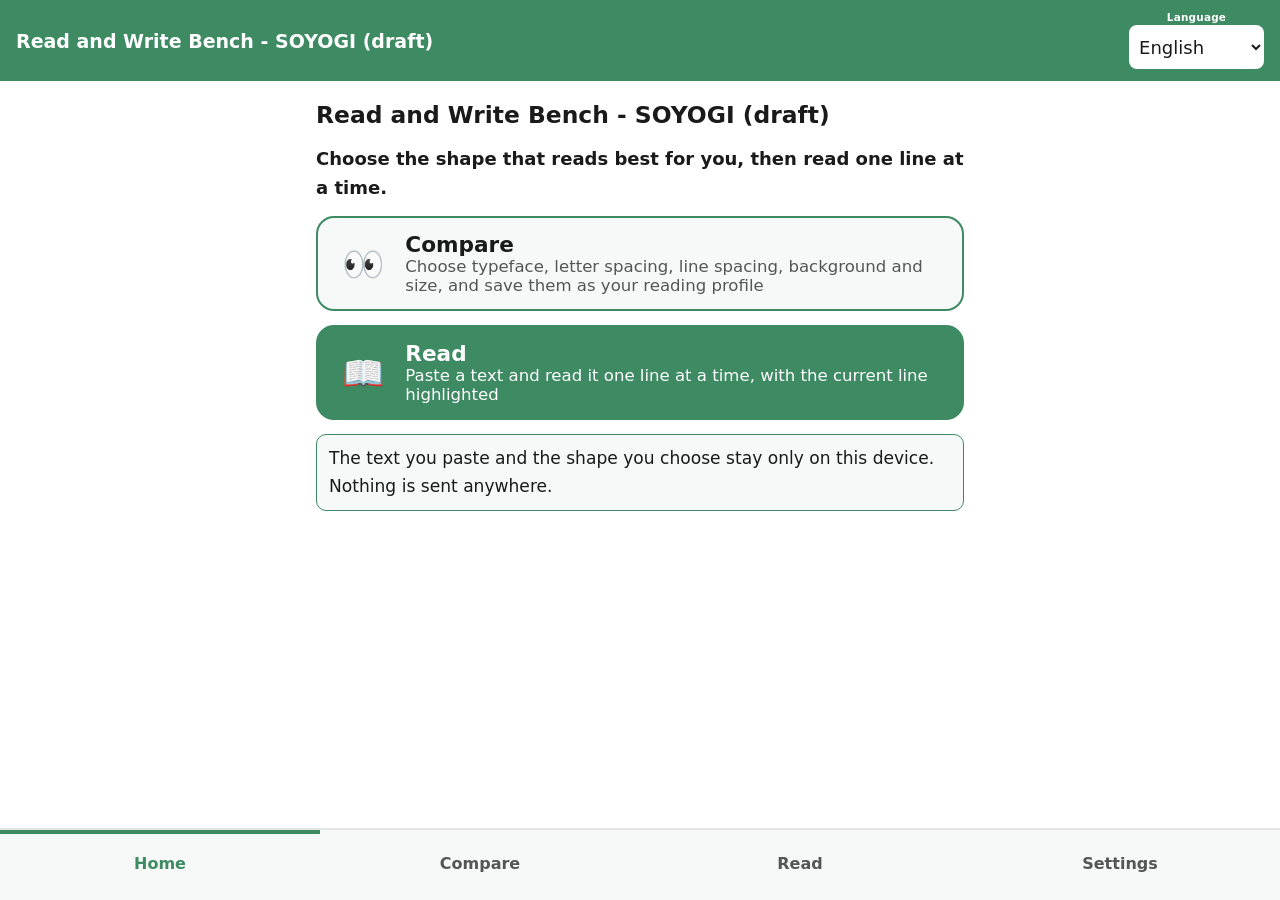
==== index.html @ f99ad1e2 "web v0.2.0: 本体から同期 Co-Authored-By: Claude Opus 5.5 <noreply@anthropic.com>" ====
<!DOCTYPE html>
<html lang="ja">
<head>
<meta charset="UTF-8">
<meta name="viewport" content="width=device-width, initial-scale=1, viewport-fit=cover">
<meta name="theme-color" content="#2e9e6b">
<title>読む・書くの作業台(仮)</title>
<meta name="description" content="同じ文を書体・行間・背景で見比べて読み方プロフィールを保存。貼った文章の今読む1行だけを明るくして読み上げ。端末内のみ・オフライン・登録なし。">
<link rel="manifest" href="manifest.json">
<link rel="icon" href="icons/icon-192.png">
<link rel="apple-touch-icon" href="icons/icon-192.png">
<link rel="stylesheet" href="style.css">
</head>
<body class="fs0">
<header id="hd">
  <div id="hd-title">読む・書くの作業台(仮)</div>
  <div id="hd-right">
    <div id="lang-wrap">
      <span class="lang-label">Language</span>
      <select id="set-lang" aria-label="Language 言語">
        <option value="ja">日本語</option>
        <option value="en">English</option>
        <option value="de">Deutsch</option>
        <option value="fr">Français</option>
        <option value="es">Español</option>
        <option value="it">Italiano</option>
        <option value="pt">Português</option>
        <option value="nl">Nederlands</option>
        <option value="sv">Svenska</option>
        <option value="ko">한국어</option>
        <option value="zh">简体中文</option>
        <option value="ar">العربية</option>
      </select>
    </div>
  </div>
</header>

<main id="main">

  <!-- ホーム(screens/home.js が描く) -->
  <section id="scr-home" class="screen" data-scr="home"></section>
  <!-- みくらべ(screens/mikurabe.js) / よむ(screens/yomu.js) -->
  <section id="scr-mikurabe" class="screen hidden" data-scr="mikurabe"></section>
  <section id="scr-yomu" class="screen hidden" data-scr="yomu"></section>

  <!-- BUILDER: 画面を足すときは
       <section id="scr-<id>" class="screen hidden" data-scr="<id>"></section>
       を追加し、screens/<id>.js で window.SCREENS.register('<id>', { render(container, api){...} }) する。
       ナビは下の #navbar に <button id="nav-<id>" class="nav-btn" data-scr="<id>"></button> を足す(合計6個まで)。
       i18n.js の nav.<id> にラベルを入れる(ja と en の両方)。sw.js の ASSETS にも screens/<id>.js を足す。 -->

  <!-- せってい(共通シェル。文言は app.js の I18N_MAP が入れる) -->
  <section id="scr-set" class="screen hidden" data-scr="set">
    <h2 id="set-h-normal" class="sec-h"></h2>
    <div class="set-row"><span id="lbl-fs"></span><button id="btn-fs" class="set-btn"></button></div>
    <div class="set-row"><span id="lbl-theme"></span><button id="btn-theme" class="set-btn"></button></div>
    <div class="set-row"><span id="lbl-bgm"></span><button id="btn-bgm" class="set-btn"></button></div>
    <div class="set-row"><span id="lbl-sound"></span><button id="btn-sound" class="set-btn"></button></div>

    <!-- BUILDER: アプリ固有の設定行はここに足す(id は set-app-* で) -->
    <div id="set-app-rows"></div>

    <h2 id="set-h-backup" class="sec-h"></h2>
    <p id="bk-hint" class="hint"></p>
    <div class="bk-row">
      <button id="bk-export" class="set-btn"></button>
      <button id="bk-import" class="set-btn"></button>
    </div>
    <input id="bk-file" type="file" accept="application/json,.json" class="hidden">

    <p id="set-note" class="hint"></p>
    <p class="credit"><a id="link-privacy" href="privacy.html"></a></p>
    <p class="credit"><a id="about-credit" href="https://soudansoyogi.com/" target="_blank" rel="noopener"></a></p>
    <p id="about-ver" class="credit"></p>
  </section>

</main>

<nav id="navbar">
  <button id="nav-home" class="nav-btn active" data-scr="home"></button>
  <button id="nav-mikurabe" class="nav-btn" data-scr="mikurabe"></button>
  <button id="nav-yomu" class="nav-btn" data-scr="yomu"></button>
  <button id="nav-set" class="nav-btn" data-scr="set"></button>
</nav>

<div id="toast" class="toast"></div>

<script src="audio.js"></script>
<script src="tap.js"></script>
<script src="i18n.js"></script>
<script src="photo.js"></script>
<script src="screens/router.js"></script>
<script src="screens/profile.js"></script>
<script src="screens/home.js"></script>
<script src="screens/mikurabe.js"></script>
<script src="screens/yomu.js"></script>
<script src="app.js"></script>
</body>
</html>
---- style.css ----
/* 読む・書くの作業台(仮) スタイル(そよぎアプリ・キット v1)
   ・そよぎブランド4色(明るい緑/水色/白/黒) = 4テーマ(body data-theme)
   ・シェルは縦フレックス(ヘッダー=上固定 / #main=スクロール / ナビ=下固定)。100dvh・特大文字でも下端まで届く
   ・大人の尊厳を保つ落ち着いたトーン。機能色のみ。でか文字・大ボタン(44px以上)・.pressing の沈み込み(tap.js連動)
   ・targetSdk36(エッジtoエッジ)のため上下左右に env(safe-area-inset-*)。画面の上下端に余白を持つ */
:root{
  --brand:#2e9e6b;
  --bg:#f2f7f3;
  --ink:#1a1a1a;
  --card:#ffffff;
  --line:#d7e5da;
  --sub:#555;
  --alert:#d43f3f;
  --ok:#2e9e6b;
}
body[data-theme="aqua"]{ --brand:#2b8fb5; --bg:#eff7fa; --line:#cfe5ee; }
body[data-theme="white"]{ --brand:#3d8a63; --bg:#ffffff; --card:#f7f9f8; --line:#e2e6e4; }
body[data-theme="dark"]{
  --brand:#43c08a; --bg:#191d1b; --card:#242a27; --ink:#f2f2f2; --line:#3a423e; --sub:#b5bdb8;
}

*{ box-sizing:border-box; -webkit-tap-highlight-color:transparent; }
html,body{ margin:0; }
body{
  font-family:"Hiragino Sans","Yu Gothic UI","Noto Sans JP",system-ui,sans-serif;
  background:var(--bg); color:var(--ink);
  line-height:1.6;
  height:100vh; height:100dvh;
  display:flex; flex-direction:column;
  overflow:hidden;
  -webkit-touch-callout:none;
}
body.fs0{ font-size:18px; }
body.fs1{ font-size:21px; }
body.fs2{ font-size:25px; }

/* ======== ヘッダー(chromeは固定19px=fs2でも肥大させない) ======== */
header#hd{
  background:var(--brand); color:#fff;
  padding:calc(12px + env(safe-area-inset-top)) max(16px, env(safe-area-inset-right)) 12px max(16px, env(safe-area-inset-left));
  font-weight:700; font-size:19px;
  display:flex; align-items:center; justify-content:space-between; gap:14px;
  flex-shrink:0; overflow:hidden;
  min-height:calc(72px + env(safe-area-inset-top));
}
#hd-title{ flex:1; min-width:2.5em; overflow:hidden; text-overflow:ellipsis; white-space:nowrap; }
#hd-right{ display:flex; align-items:flex-end; gap:14px; flex-shrink:0; }
#lang-wrap{ display:flex; flex-direction:column; align-items:center; gap:3px; flex-shrink:0; }
.lang-label{ font-size:.55em; font-weight:700; color:#fff; line-height:1; letter-spacing:.02em; }
#hd #set-lang{
  min-height:44px; font-size:.95em; font-family:inherit;   /* タップ対象は44px以上(そよぎ共通の作法) */
  border:none; border-radius:8px; padding:2px 6px;
  background:#fff; color:#1a1a1a;
}
.hd-btn{
  min-height:44px; min-width:44px; padding:0 10px;
  border:none; border-radius:8px; background:rgba(255,255,255,.22); color:#fff;
  font-size:1em; font-family:inherit; font-weight:700;
}

/* ======== 本文(ここだけスクロール) ======== */
#main{
  flex:1 1 auto; min-height:0; overflow-y:auto;
  -webkit-overflow-scrolling:touch;
  width:100%; max-width:680px; margin:0 auto;
  padding:16px max(16px, env(safe-area-inset-right)) 24px max(16px, env(safe-area-inset-left));
}
.screen.hidden, .hidden, [hidden]{ display:none !important; }
.scr-title{ font-size:1.3em; margin:0 0 10px; }
.sec-h{ font-size:1.05em; margin:24px 0 8px; }
.hint{ color:var(--sub); font-size:.92em; }
.note{
  background:var(--card); border:1.5px solid var(--brand); border-radius:10px;
  padding:10px 12px; color:var(--ink); font-size:.95em; margin:0 0 10px;
}
.tagline{ font-weight:700; margin:4px 0 14px; }

/* ======== 共通部品 ======== */
.big-btn{
  display:flex; align-items:center; gap:16px; width:100%; font-size:1em;
  min-height:76px; padding:14px 20px; margin:0 0 14px;
  border:2px solid var(--brand); background:var(--card); color:var(--ink);
  border-radius:18px; font-family:inherit; text-align:left;
}
.big-btn .ico{ font-size:1.9em; line-height:1; flex:none; width:1.5em; text-align:center; }
.big-btn .lbl{ font-size:1.2em; font-weight:700; }
.big-btn.primary{ background:var(--brand); color:#fff; }
.big-btn.alert{ border-color:var(--alert); }
.big-btn.huge{ min-height:40vh; min-height:40dvh; justify-content:center; text-align:center; font-size:1.3em; }
.grid2{ display:grid; grid-template-columns:1fr 1fr; gap:12px; }
.grid2 .big-btn{ flex-direction:column; justify-content:center; text-align:center; margin:0; min-height:120px; }
.card{
  background:var(--card); border:2px solid var(--line); border-radius:16px;
  padding:12px 14px; margin:0 0 12px;
}
.card.tappable{ border-color:var(--brand); }
.row{ display:flex; align-items:center; gap:10px; }
.row.between{ justify-content:space-between; }
.btn{
  min-height:52px; min-width:52px; padding:0 18px;
  display:inline-flex; align-items:center; justify-content:center; gap:8px;
  border:2px solid var(--line); background:var(--card); color:var(--ink);
  border-radius:14px; font-family:inherit; font-size:1em; font-weight:700;
}
.btn.primary{ border-color:var(--brand); background:var(--brand); color:#fff; }
.btn.danger{ border-color:#cc3b30; color:#cc3b30; }
body[data-theme="dark"] .btn.danger{ border-color:#ef9a9a; color:#ef9a9a; }
.btn.wide{ width:100%; }
.btn-row{ display:flex; gap:10px; flex-wrap:wrap; margin:10px 0; }
.btn-row .btn{ flex:1; }
.field{ margin:12px 0; }
.field label{ display:block; font-weight:700; margin:0 0 4px; }
.field input[type="text"], .field input[type="number"], .field input[type="date"], .field input[type="time"], .field textarea, .field select{
  width:100%; font-size:1em; font-family:inherit;
  padding:10px; border:2px solid var(--line); border-radius:10px;
  background:var(--card); color:var(--ink);
}
.field textarea{ resize:vertical; min-height:2.6em; }
.list{ margin:0; padding:0; list-style:none; }
.list li{
  background:var(--card); border:2px solid var(--line); border-radius:12px;
  padding:10px 12px; margin:0 0 8px; min-height:52px;
  display:flex; align-items:center; gap:10px;
}
.list li .grow{ flex:1; min-width:0; overflow-wrap:anywhere; }
.chips{ display:flex; flex-wrap:wrap; gap:8px; }
.chip{
  min-height:44px; padding:6px 14px; border-radius:999px;
  border:2px solid var(--line); background:var(--card); color:var(--ink);
  font-family:inherit; font-size:.95em; font-weight:700;
}
.chip.on{ border-color:var(--brand); background:var(--brand); color:#fff; }
.empty{ color:var(--sub); text-align:center; padding:20px 8px; }
.photo-thumb{ width:64px; height:64px; object-fit:cover; border-radius:10px; background:var(--bg); flex:none; }
.photo-big{ width:100%; max-width:min(90vw,420px); aspect-ratio:1/1; object-fit:contain; border-radius:16px; background:var(--card); border:2px solid var(--line); display:block; margin:0 auto; }

/* ======== でか文字・見せる(全画面) ======== */
.ov{
  position:fixed; inset:0; z-index:300; background:var(--bg); color:var(--ink);
  overflow-y:auto; -webkit-overflow-scrolling:touch;
  padding:calc(20px + env(safe-area-inset-top)) max(16px, env(safe-area-inset-right))
          calc(96px + env(safe-area-inset-bottom)) max(16px, env(safe-area-inset-left));
}
.ov.show-white{ background:#fff; color:#1a1a1a; }
.ov.show-black{ background:#000; color:#fff; }
.ov-close{
  position:fixed; min-height:64px; z-index:301;
  bottom:calc(16px + env(safe-area-inset-bottom));
  left:max(16px, env(safe-area-inset-left)); right:max(16px, env(safe-area-inset-right));
  background:var(--brand); color:#fff; border:none; border-radius:12px;
  font-size:1.2em; font-weight:700; font-family:inherit;
}
.show-head{ font-size:1.3em; font-weight:800; border:3px solid var(--brand); border-radius:12px; padding:12px; text-align:center; }
.show-block{ margin-top:18px; }
.show-label{ font-size:.9em; color:var(--sub); font-weight:700; }
.show-value{ font-size:1.9em; font-weight:800; line-height:1.35; background:var(--card); border-radius:10px; padding:10px 12px; overflow-wrap:anywhere; }
.step-text{ font-size:2em; font-weight:800; line-height:1.4; text-align:center; margin:12vh 0 24px; overflow-wrap:anywhere; }
.call-btn{
  display:block; margin-top:10px; min-height:64px; line-height:64px;
  background:#2e9e6b; color:#fff; text-align:center;
  font-size:1.3em; font-weight:800; border-radius:12px; text-decoration:none;
}

/* ======== せってい ======== */
.set-row{
  display:flex; justify-content:space-between; align-items:center;
  min-height:56px; gap:12px; border-bottom:1px solid var(--line);
}
.set-btn{
  min-width:120px; min-height:48px; font-size:1em; font-family:inherit;
  border:2px solid var(--brand); background:var(--card); color:var(--ink);
  border-radius:10px;
}
select{ min-height:48px; font-size:1em; font-family:inherit; }
.bk-row{ display:flex; gap:12px; }
.bk-row .set-btn{ flex:1; }
input[type="file"].hidden{ display:none; }
.credit{ color:var(--sub); margin-top:20px; text-align:center; }
.credit a{ color:var(--brand); text-decoration:underline; display:inline-block; padding:8px 4px; }

/* ======== ナビ(下固定・最大6) ======== */
#navbar{
  flex-shrink:0; display:flex;
  background:var(--card); border-top:2px solid var(--line);
  padding-bottom:max(6px, env(safe-area-inset-bottom));
  padding-left:env(safe-area-inset-left); padding-right:env(safe-area-inset-right);
}
.nav-btn{
  flex:1; min-height:64px; min-width:44px; border:none; background:none;
  font-size:clamp(12px, 3.6vw, 16px); line-height:1.25; word-break:keep-all; font-weight:700; font-family:inherit; color:var(--sub);
  border-top:4px solid transparent; padding:4px 2px;
}
.nav-btn.active{ color:var(--brand); border-top-color:var(--brand); }
.nav-btn.hidden{ display:none; }

/* tap.js の押下フィードバック */
.pressing{ transform:scale(.97); filter:brightness(.92); }

/* トースト */
.toast{
  position:fixed; bottom:calc(96px + env(safe-area-inset-bottom)); left:50%; transform:translateX(-50%);
  background:#333; color:#fff; padding:10px 18px; border-radius:999px;
  opacity:0; transition:opacity .25s; pointer-events:none; z-index:400; max-width:88%; width:max-content;
}
.toast.show{ opacity:1; }

/* ======== 写真の取り込みとトリミング(photo.js) ======== */
.photo-ov{
  position:fixed; inset:0; z-index:350; background:var(--bg); color:var(--ink);
  display:flex; flex-direction:column; align-items:center; overflow-y:auto;
  padding:calc(20px + env(safe-area-inset-top)) 16px calc(24px + env(safe-area-inset-bottom));
}
.photo-ov-title{ font-size:1.18em; font-weight:700; margin:0 0 6px; text-align:center; }
.photo-ov-hint{ color:var(--sub); font-size:.92em; text-align:center; margin:0 0 14px; max-width:22em; }
.photo-crop-canvas{
  width:min(80vw,300px); height:min(80vw,300px); max-width:300px; max-height:300px;
  border-radius:12px; border:2px solid var(--brand); background:#000; touch-action:none; display:block;
}
.photo-dpad{ display:grid; grid-template-columns:repeat(3,52px); grid-template-rows:repeat(3,52px); gap:6px; margin:14px 0 6px; justify-content:center; }
.photo-nudge{ min-width:52px; min-height:52px; border:2px solid var(--line); background:var(--card); color:var(--ink); border-radius:12px; font-size:1.2em; font-family:inherit; }
.photo-nudge.spacer{ border:none; background:none; }
.photo-zoom-row{ display:flex; align-items:center; gap:10px; width:100%; max-width:340px; margin:8px 0 2px; }
.photo-zoom-row input[type="range"]{ flex:1; min-height:44px; accent-color:var(--brand); }
.photo-row{ display:flex; gap:12px; justify-content:center; flex-wrap:wrap; width:100%; max-width:420px; margin-top:12px; }
.photo-file{ display:none; }
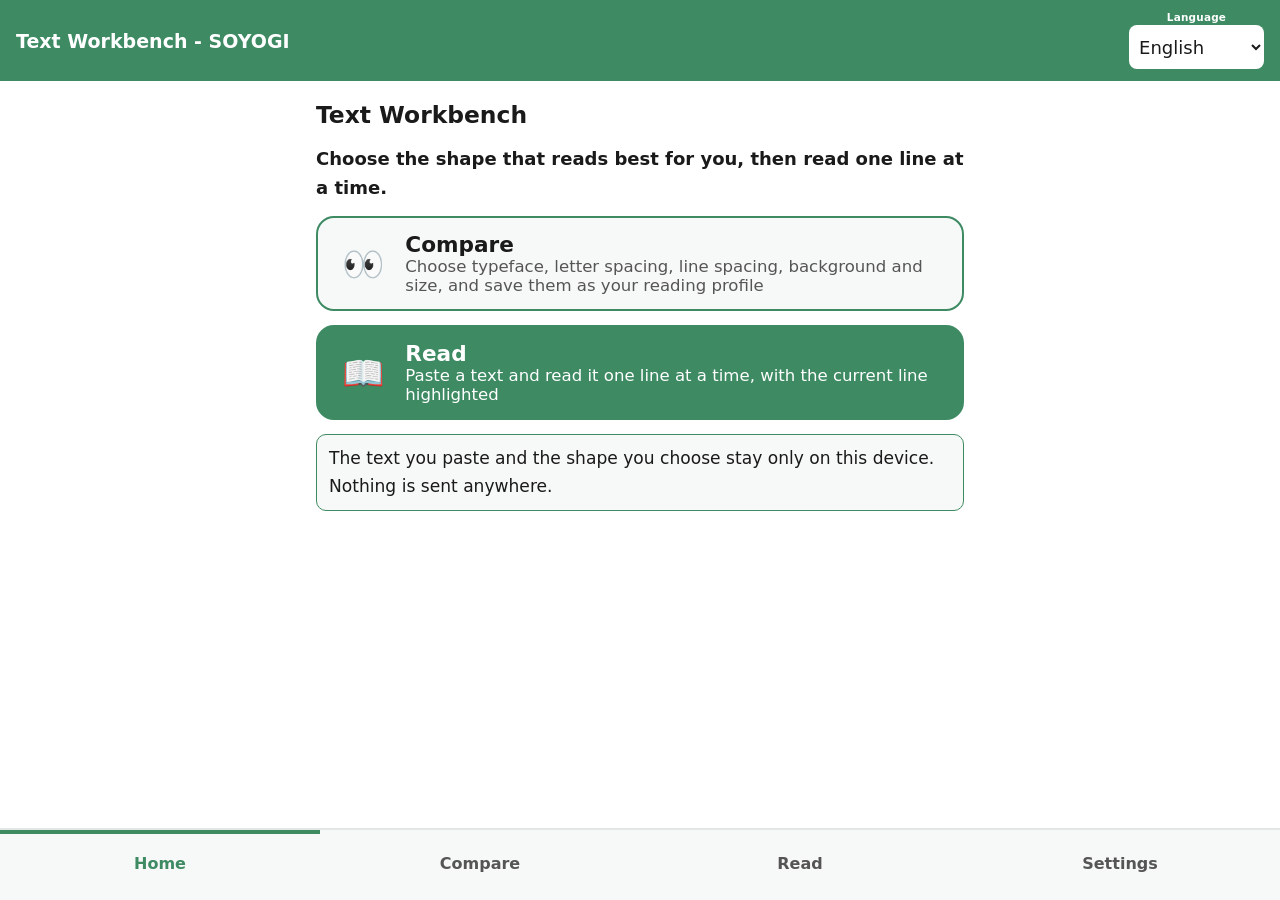
==== commit 7caf412c: "web v0.3.0: 本体から同期 Co-Authored-By: Claude Opus 5.5 <noreply@anthropic.com>" ====
--- a/index.html
+++ b/index.html
@@ -4,7 +4,7 @@
 <meta charset="UTF-8">
 <meta name="viewport" content="width=device-width, initial-scale=1, viewport-fit=cover">
 <meta name="theme-color" content="#2e9e6b">
-<title>読む・書くの作業台(仮)</title>
+<title>読み書きの作業台・そよぎ</title>
 <meta name="description" content="同じ文を書体・行間・背景で見比べて読み方プロフィールを保存。貼った文章の今読む1行だけを明るくして読み上げ。端末内のみ・オフライン・登録なし。">
 <link rel="manifest" href="manifest.json">
 <link rel="icon" href="icons/icon-192.png">
@@ -13,7 +13,7 @@
 </head>
 <body class="fs0">
 <header id="hd">
-  <div id="hd-title">読む・書くの作業台(仮)</div>
+  <div id="hd-title">読み書きの作業台・そよぎ</div>
   <div id="hd-right">
     <div id="lang-wrap">
       <span class="lang-label">Language</span>
--- a/style.css
+++ b/style.css
@@ -1,4 +1,4 @@
-/* 読む・書くの作業台(仮) スタイル(そよぎアプリ・キット v1)
+/* 読み書きの作業台・そよぎ スタイル(そよぎアプリ・キット v1)
    ・そよぎブランド4色(明るい緑/水色/白/黒) = 4テーマ(body data-theme)
    ・シェルは縦フレックス(ヘッダー=上固定 / #main=スクロール / ナビ=下固定)。100dvh・特大文字でも下端まで届く
    ・大人の尊厳を保つ落ち着いたトーン。機能色のみ。でか文字・大ボタン(44px以上)・.pressing の沈み込み(tap.js連動)
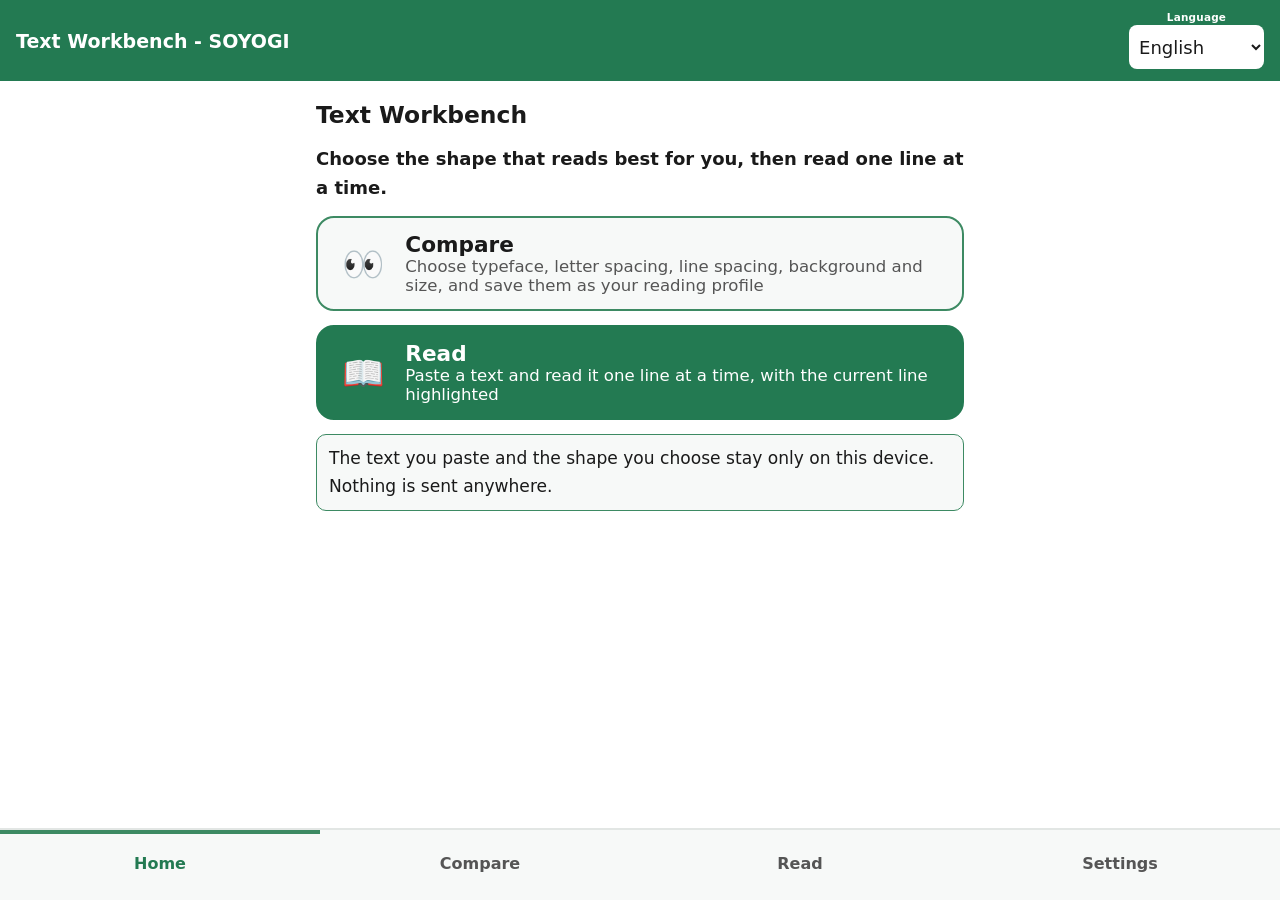
==== commit 79897cf6: "web v0.3.2: 本体から同期 Co-Authored-By: Claude Opus 5.5 <noreply@anthropic.com>" ====
--- a/index.html
+++ b/index.html
@@ -71,6 +71,8 @@
     <p id="set-note" class="hint"></p>
     <p class="credit"><a id="link-privacy" href="privacy.html"></a></p>
     <p class="credit"><a id="about-credit" href="https://soudansoyogi.com/" target="_blank" rel="noopener"></a></p>
+    <!-- 同梱の書体のライセンス表示(BIZ UDPGothic・SIL Open Font License 1.1・全文は fonts/OFL.txt) -->
+    <p id="font-credit" class="credit"></p>
     <p id="about-ver" class="credit"></p>
   </section>
 
--- a/style.css
+++ b/style.css
@@ -12,11 +12,34 @@
   --sub:#555;
   --alert:#d43f3f;
   --ok:#2e9e6b;
-}
-body[data-theme="aqua"]{ --brand:#2b8fb5; --bg:#eff7fa; --line:#cfe5ee; }
-body[data-theme="white"]{ --brand:#3d8a63; --bg:#ffffff; --card:#f7f9f8; --line:#e2e6e4; }
+  --on-brand:#fff;   /* 緑(--brand)を塗った部品の上の文字色 */
+  /* 文字用の緑: 白い字を載せる緑(ヘッダーの地・主ボタン・chip.on・ひとやすみの帯)と、緑を文字色に使う所(下ナビの選択中・リンク)。
+     明るい3テーマは濃い緑で 4.5:1 以上にする。枠・線・飾りは --brand のまま */
+  --brand-ink:#237a52;
+}
+body[data-theme="aqua"]{ --brand:#2b8fb5; --bg:#eff7fa; --line:#cfe5ee; --brand-ink:#1f6f8f; }
+body[data-theme="white"]{ --brand:#3d8a63; --bg:#ffffff; --card:#f7f9f8; --line:#e2e6e4; --brand-ink:#237a52; }
 body[data-theme="dark"]{
   --brand:#43c08a; --bg:#191d1b; --card:#242a27; --ink:#f2f2f2; --line:#3a423e; --sub:#b5bdb8;
+  --on-brand:#10231a;   /* 明るい緑の上は白だと 2.3:1 で読みにくい → 暗い文字(7.2:1) */
+  --brand-ink:var(--brand);   /* くろ は明るい緑のまま(上の字は --on-brand の濃い色・字としての緑は暗い地の上で読める) */
+}
+
+/* 同梱の書体(yomu-16): BIZ UDPGothic(SIL Open Font License 1.1・fonts/OFL.txt)。
+   使うのは みくらべ の「BIZ UDPゴシック」と、その形で読む よむ の行だけ(screens/profile.js の FONTS[0])。
+   端末に同じ名前の書体があっても同梱の方で描くよう、名前を分けている。使う画面を開いたときに初めて読み込む。
+   形式は WOFF(zlib。元の TTF から表の中身は変えずに包み直しただけ)。
+   sw.js は先に取り込まない(Web版の初回に約6MBを読ませない)。一度 みくらべ/よむ を開けば SW のキャッシュに入り、以後はオフラインでも出る。
+   まだキャッシュに無いまま通信が切れているときは、次の候補(端末の書体)で読める */
+@font-face{
+  font-family:"Yomu BIZ UDPGothic";
+  src:url("fonts/BIZUDPGothic-Regular.woff") format("woff");
+  font-weight:400; font-style:normal; font-display:swap;
+}
+@font-face{
+  font-family:"Yomu BIZ UDPGothic";
+  src:url("fonts/BIZUDPGothic-Bold.woff") format("woff");
+  font-weight:700; font-style:normal; font-display:swap;
 }
 
 *{ box-sizing:border-box; -webkit-tap-highlight-color:transparent; }
@@ -36,7 +59,7 @@
 
 /* ======== ヘッダー(chromeは固定19px=fs2でも肥大させない) ======== */
 header#hd{
-  background:var(--brand); color:#fff;
+  background:var(--brand-ink); color:var(--on-brand);
   padding:calc(12px + env(safe-area-inset-top)) max(16px, env(safe-area-inset-right)) 12px max(16px, env(safe-area-inset-left));
   font-weight:700; font-size:19px;
   display:flex; align-items:center; justify-content:space-between; gap:14px;
@@ -46,7 +69,7 @@
 #hd-title{ flex:1; min-width:2.5em; overflow:hidden; text-overflow:ellipsis; white-space:nowrap; }
 #hd-right{ display:flex; align-items:flex-end; gap:14px; flex-shrink:0; }
 #lang-wrap{ display:flex; flex-direction:column; align-items:center; gap:3px; flex-shrink:0; }
-.lang-label{ font-size:.55em; font-weight:700; color:#fff; line-height:1; letter-spacing:.02em; }
+.lang-label{ font-size:.55em; font-weight:700; color:var(--on-brand); line-height:1; letter-spacing:.02em; }
 #hd #set-lang{
   min-height:44px; font-size:.95em; font-family:inherit;   /* タップ対象は44px以上(そよぎ共通の作法) */
   border:none; border-radius:8px; padding:2px 6px;
@@ -54,7 +77,7 @@
 }
 .hd-btn{
   min-height:44px; min-width:44px; padding:0 10px;
-  border:none; border-radius:8px; background:rgba(255,255,255,.22); color:#fff;
+  border:none; border-radius:8px; background:rgba(255,255,255,.22); color:var(--on-brand);
   font-size:1em; font-family:inherit; font-weight:700;
 }
 
@@ -84,7 +107,7 @@
 }
 .big-btn .ico{ font-size:1.9em; line-height:1; flex:none; width:1.5em; text-align:center; }
 .big-btn .lbl{ font-size:1.2em; font-weight:700; }
-.big-btn.primary{ background:var(--brand); color:#fff; }
+.big-btn.primary{ border-color:var(--brand-ink); background:var(--brand-ink); color:var(--on-brand); }
 .big-btn.alert{ border-color:var(--alert); }
 .big-btn.huge{ min-height:40vh; min-height:40dvh; justify-content:center; text-align:center; font-size:1.3em; }
 .grid2{ display:grid; grid-template-columns:1fr 1fr; gap:12px; }
@@ -102,7 +125,7 @@
   border:2px solid var(--line); background:var(--card); color:var(--ink);
   border-radius:14px; font-family:inherit; font-size:1em; font-weight:700;
 }
-.btn.primary{ border-color:var(--brand); background:var(--brand); color:#fff; }
+.btn.primary{ border-color:var(--brand-ink); background:var(--brand-ink); color:var(--on-brand); }
 .btn.danger{ border-color:#cc3b30; color:#cc3b30; }
 body[data-theme="dark"] .btn.danger{ border-color:#ef9a9a; color:#ef9a9a; }
 .btn.wide{ width:100%; }
@@ -129,7 +152,7 @@
   border:2px solid var(--line); background:var(--card); color:var(--ink);
   font-family:inherit; font-size:.95em; font-weight:700;
 }
-.chip.on{ border-color:var(--brand); background:var(--brand); color:#fff; }
+.chip.on{ border-color:var(--brand-ink); background:var(--brand-ink); color:var(--on-brand); }
 .empty{ color:var(--sub); text-align:center; padding:20px 8px; }
 .photo-thumb{ width:64px; height:64px; object-fit:cover; border-radius:10px; background:var(--bg); flex:none; }
 .photo-big{ width:100%; max-width:min(90vw,420px); aspect-ratio:1/1; object-fit:contain; border-radius:16px; background:var(--card); border:2px solid var(--line); display:block; margin:0 auto; }
@@ -147,7 +170,7 @@
   position:fixed; min-height:64px; z-index:301;
   bottom:calc(16px + env(safe-area-inset-bottom));
   left:max(16px, env(safe-area-inset-left)); right:max(16px, env(safe-area-inset-right));
-  background:var(--brand); color:#fff; border:none; border-radius:12px;
+  background:var(--brand-ink); color:var(--on-brand); border:none; border-radius:12px;
   font-size:1.2em; font-weight:700; font-family:inherit;
 }
 .show-head{ font-size:1.3em; font-weight:800; border:3px solid var(--brand); border-radius:12px; padding:12px; text-align:center; }
@@ -157,7 +180,7 @@
 .step-text{ font-size:2em; font-weight:800; line-height:1.4; text-align:center; margin:12vh 0 24px; overflow-wrap:anywhere; }
 .call-btn{
   display:block; margin-top:10px; min-height:64px; line-height:64px;
-  background:#2e9e6b; color:#fff; text-align:center;
+  background:var(--brand-ink); color:var(--on-brand); text-align:center;
   font-size:1.3em; font-weight:800; border-radius:12px; text-decoration:none;
 }
 
@@ -176,7 +199,7 @@
 .bk-row .set-btn{ flex:1; }
 input[type="file"].hidden{ display:none; }
 .credit{ color:var(--sub); margin-top:20px; text-align:center; }
-.credit a{ color:var(--brand); text-decoration:underline; display:inline-block; padding:8px 4px; }
+.credit a{ color:var(--brand-ink); text-decoration:underline; display:inline-block; padding:8px 4px; }
 
 /* ======== ナビ(下固定・最大6) ======== */
 #navbar{
@@ -190,7 +213,7 @@
   font-size:clamp(12px, 3.6vw, 16px); line-height:1.25; word-break:keep-all; font-weight:700; font-family:inherit; color:var(--sub);
   border-top:4px solid transparent; padding:4px 2px;
 }
-.nav-btn.active{ color:var(--brand); border-top-color:var(--brand); }
+.nav-btn.active{ color:var(--brand-ink); border-top-color:var(--brand); }
 .nav-btn.hidden{ display:none; }
 
 /* tap.js の押下フィードバック */
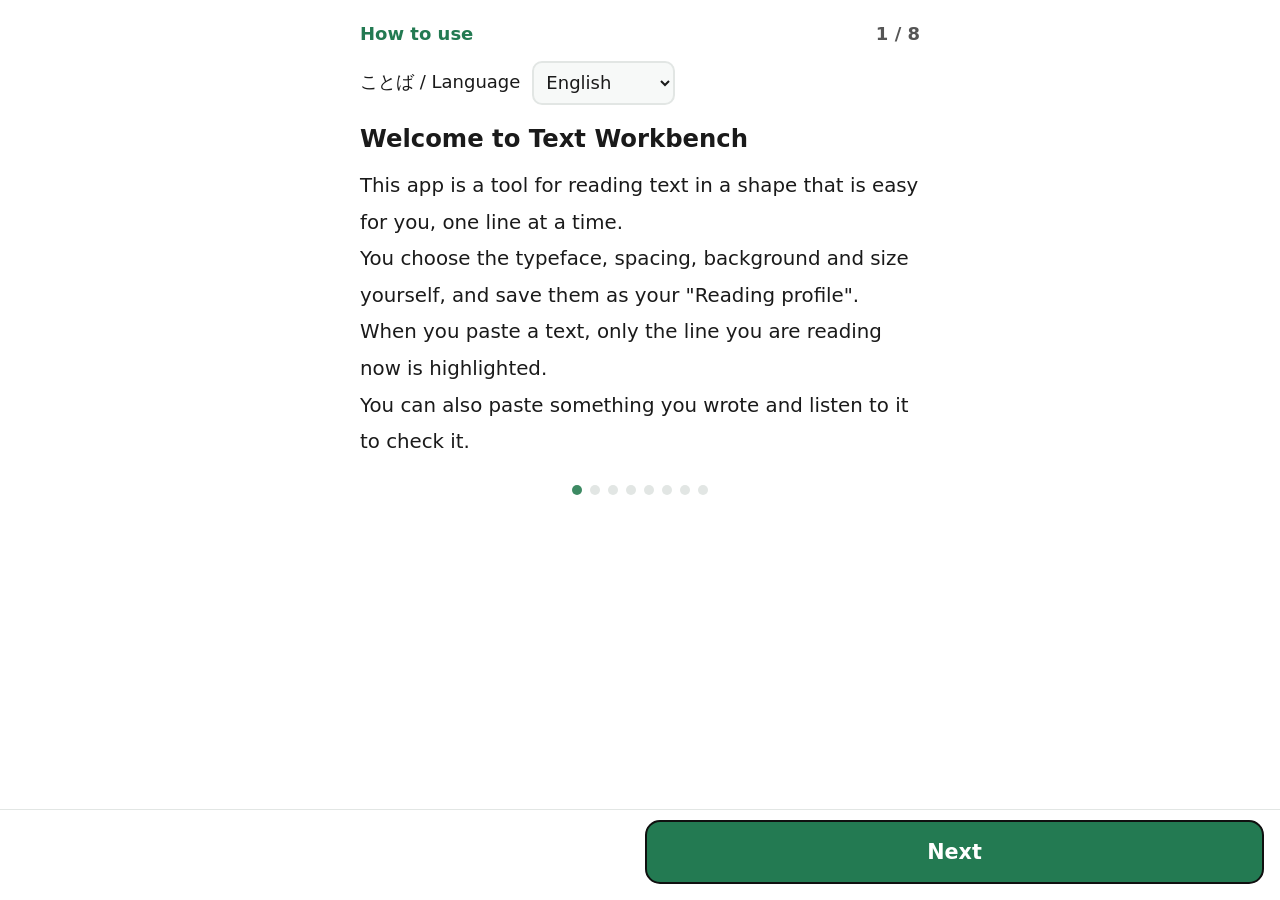
==== commit 5f5f612e: "web v0.3.7: 本体から同期 Co-Authored-By: Claude Opus 5.5 <noreply@anthropic.com>" ====
--- a/index.html
+++ b/index.html
@@ -60,6 +60,9 @@
     <!-- BUILDER: アプリ固有の設定行はここに足す(id は set-app-* で) -->
     <div id="set-app-rows"></div>
 
+    <!-- はじめての つかいかた を もう一度(app.js openGuide・GUIDE_AGAIN=false なら隠す) -->
+    <div id="set-guide-row" class="set-row"><span id="lbl-guide"></span><button id="btn-guide" class="set-btn"></button></div>
+
     <h2 id="set-h-backup" class="sec-h"></h2>
     <p id="bk-hint" class="hint"></p>
     <div class="bk-row">
--- a/style.css
+++ b/style.css
@@ -219,6 +219,17 @@
 /* tap.js の押下フィードバック */
 .pressing{ transform:scale(.97); filter:brightness(.92); }
 
+/* アプリの中の確かめの窓(app.js askBox・Play版だけ・2026-09-29)。重ねた画面・写真の切りとりより上、トーストより下 */
+.ov.ask-ov{
+  z-index:360; background:rgba(0,0,0,.55); display:flex; align-items:center; justify-content:center;
+  padding:calc(16px + env(safe-area-inset-top)) max(16px, env(safe-area-inset-right))
+          calc(16px + env(safe-area-inset-bottom)) max(16px, env(safe-area-inset-left));
+}
+.ask-box{ background:var(--card); color:var(--ink); border:2px solid var(--line); border-radius:16px; padding:20px 16px 16px; width:min(100%, 460px); max-height:100%; overflow-y:auto; }
+.ask-msg{ font-size:1.15em; font-weight:700; line-height:1.55; margin:0 0 18px; word-break:keep-all; overflow-wrap:anywhere; white-space:pre-wrap; }   /* 分かち書きの空白で折る(語の途中で切らない) */
+.ask-row{ display:flex; flex-wrap:wrap; gap:10px; }
+.ask-row .btn{ flex:1 1 7em; min-height:56px; font-size:1.1em; }
+
 /* トースト */
 .toast{
   position:fixed; bottom:calc(96px + env(safe-area-inset-bottom)); left:50%; transform:translateX(-50%);
@@ -246,3 +257,24 @@
 .photo-zoom-row input[type="range"]{ flex:1; min-height:44px; accent-color:var(--brand); }
 .photo-row{ display:flex; gap:12px; justify-content:center; flex-wrap:wrap; width:100%; max-width:420px; margin-top:12px; }
 .photo-file{ display:none; }
+
+/* はじめての つかいかた(app.js openGuide・2026-09-30)。🔴この節はファイルの最後に置く(patch_guide.js がここから最後までを写す)。
+   ほかの重ねた画面より上・確かめの窓より下。ボタンは下に固定した帯(地の色つき=長いページでも本文が透けない) */
+.ov.guide-ov{ z-index:350; padding-bottom:calc(128px + env(safe-area-inset-bottom)); }
+.guide-box{ width:min(100%, 560px); margin:0 auto; }
+.guide-top{ display:flex; justify-content:space-between; align-items:baseline; gap:12px; }
+.guide-title{ margin:0; font-weight:800; color:var(--brand-ink, var(--brand)); }
+.guide-step{ margin:0; color:var(--sub); font-weight:700; white-space:nowrap; unicode-bidi:isolate; }   /* 向きは app.js が dir で決める(ar で「8 / 1」にしない) */
+.guide-lang{ display:flex; align-items:center; flex-wrap:wrap; gap:8px 12px; margin:12px 0 0; }
+.guide-lang select{ min-height:44px; font-size:1em; font-family:inherit; border:2px solid var(--line); border-radius:10px; background:var(--card); color:var(--ink); padding:2px 8px; }
+.guide-h{ font-size:1.35em; line-height:1.45; margin:16px 0 12px; word-break:keep-all; overflow-wrap:anywhere; }
+.guide-p{ font-size:1.1em; line-height:1.85; margin:0; white-space:pre-line; word-break:keep-all; overflow-wrap:anywhere; }
+.guide-dots{ display:flex; justify-content:center; flex-wrap:wrap; gap:8px; margin:24px 0 0; }
+.guide-dot{ width:10px; height:10px; border-radius:50%; background:var(--line); }
+.guide-dot.on{ background:var(--brand); }
+.guide-row{
+  position:fixed; z-index:351; display:flex; gap:10px; left:0; right:0; bottom:0;
+  padding:10px max(16px, env(safe-area-inset-right)) calc(16px + env(safe-area-inset-bottom)) max(16px, env(safe-area-inset-left));
+  background:var(--bg); border-top:1px solid var(--line);
+}
+.guide-row .btn{ flex:1 1 0; min-width:0; min-height:64px; font-size:1.15em; }
